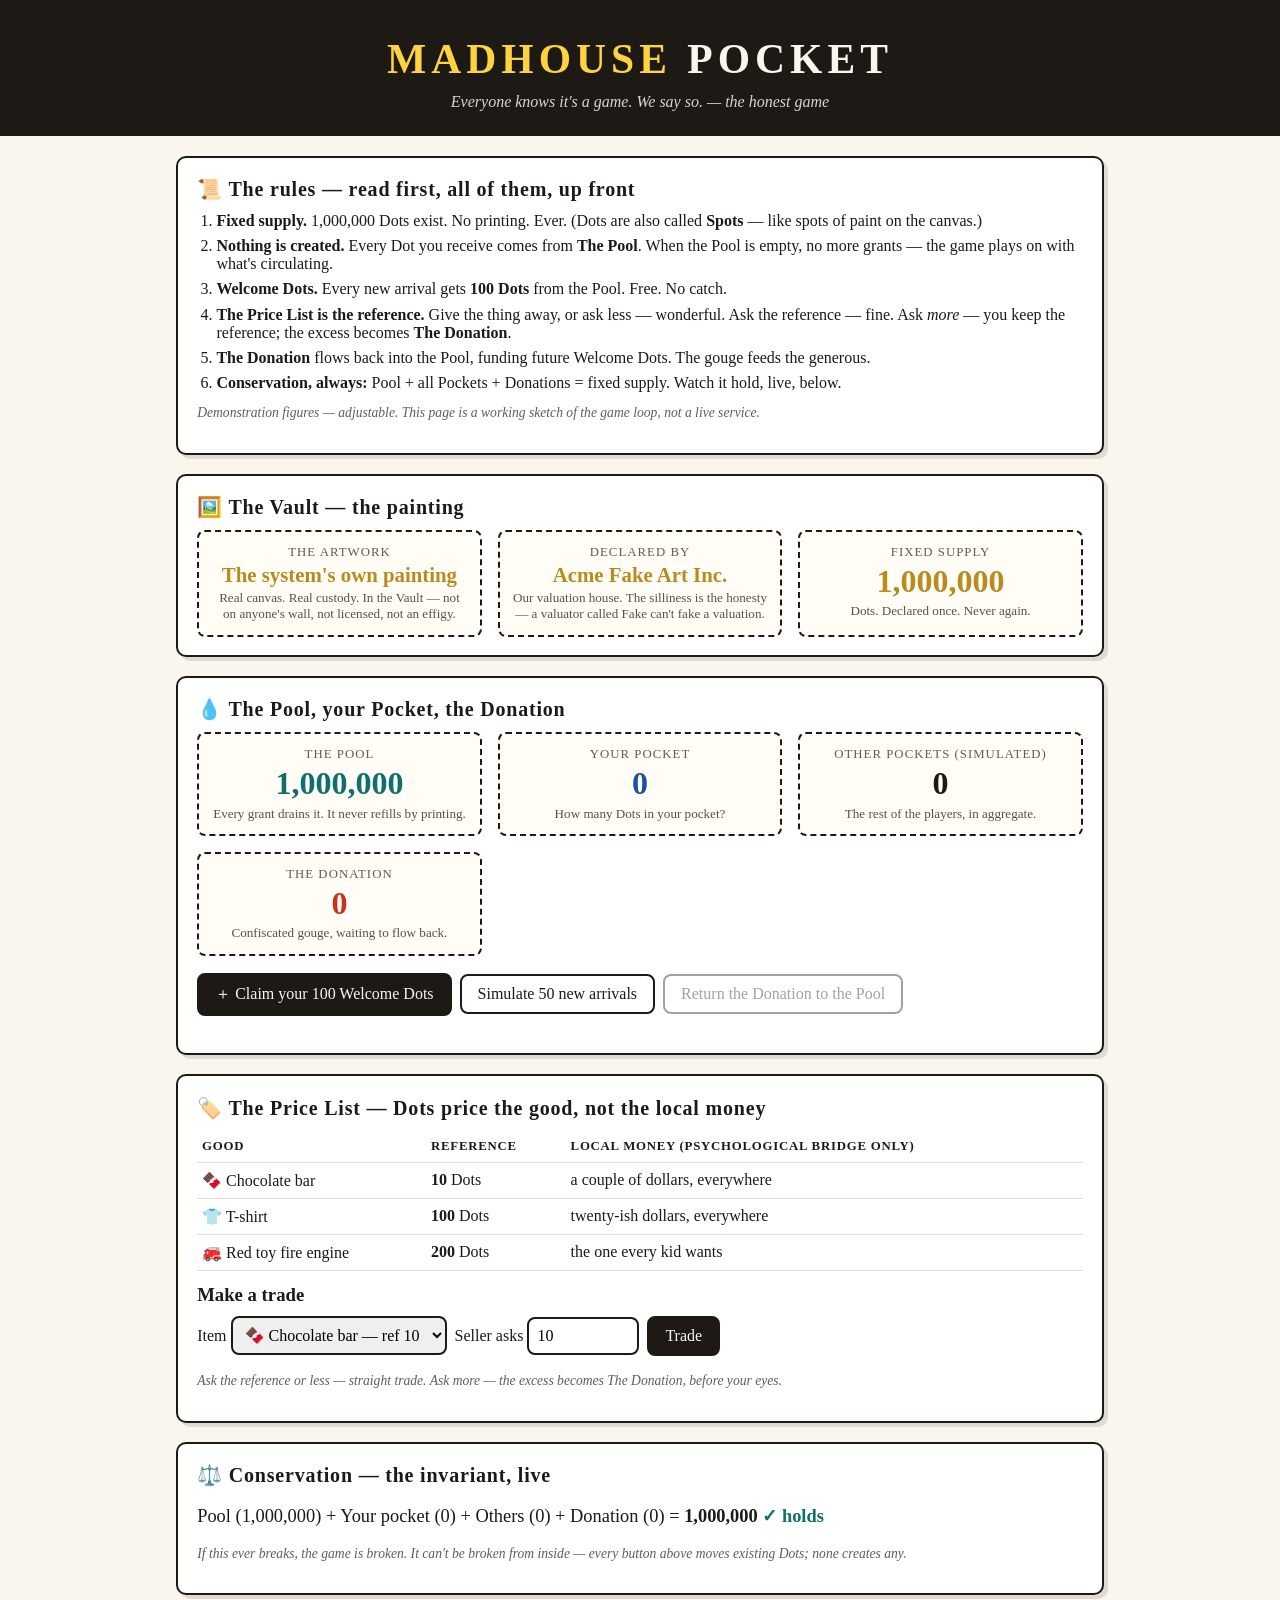
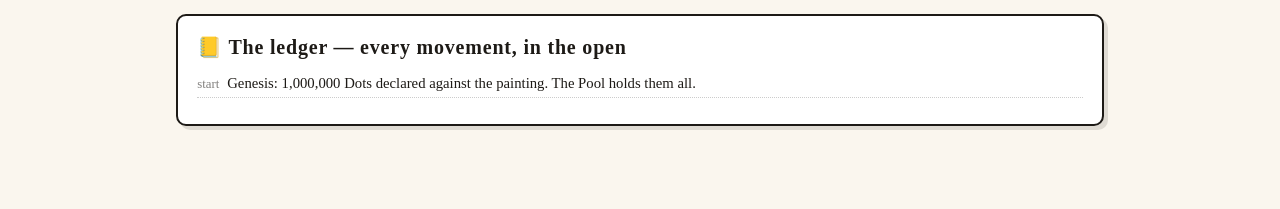
==== pocket.html @ 4885966a "MADHOUSE front end: join door + pocket" ====
<!DOCTYPE html>
<html lang="en">
<head>
<meta charset="utf-8">
<meta name="viewport" content="width=device-width, initial-scale=1">
<title>MADHOUSE Pocket — the honest game</title>
<style>
  :root { --ink:#1d1a16; --paper:#faf6ee; --red:#c8321e; --gold:#b98a1d; --teal:#0f6f6a; --blue:#1d4fa3; }
  * { box-sizing:border-box; }
  body { font-family: Georgia, 'Times New Roman', serif; background:var(--paper); color:var(--ink); margin:0; padding:0 0 4rem; }
  header { background:var(--ink); color:var(--paper); padding:2.2rem 1.2rem 1.6rem; text-align:center; }
  header h1 { font-size:2.6rem; letter-spacing:.12em; margin:0; }
  header h1 .mad { color:#ffd23f; }
  header p.sub { font-style:italic; opacity:.85; margin:.6rem 0 0; }
  main { max-width:960px; margin:0 auto; padding:0 1rem; }
  section.card { background:#fff; border:2px solid var(--ink); border-radius:10px; margin:1.2rem 0; padding:1.1rem 1.2rem; box-shadow:4px 4px 0 rgba(29,26,22,.12); }
  section.card h2 { margin:.1rem 0 .7rem; font-size:1.25rem; letter-spacing:.04em; }
  .rules ol { margin:.4rem 0 .4rem 1.2rem; padding:0; }
  .rules li { margin:.45rem 0; }
  .grid { display:grid; grid-template-columns:repeat(auto-fit,minmax(210px,1fr)); gap:1rem; }
  .stat { border:2px dashed var(--ink); border-radius:8px; padding:.8rem; text-align:center; background:#fffdf6; }
  .stat .label { font-size:.8rem; text-transform:uppercase; letter-spacing:.08em; opacity:.7; }
  .stat .big { font-size:2rem; font-weight:bold; margin:.2rem 0; font-variant-numeric:tabular-nums; }
  .stat .note { font-size:.82rem; opacity:.75; }
  .pool .big { color:var(--teal); } .pocket .big { color:var(--blue); }
  .donation .big { color:var(--red); } .vault .big { color:var(--gold); }
  button { font-family:inherit; font-size:1rem; background:var(--ink); color:var(--paper); border:2px solid var(--ink); border-radius:8px; padding:.55rem 1rem; cursor:pointer; margin:.25rem .25rem .25rem 0; }
  button:hover { background:#3a342c; }
  button:disabled { opacity:.4; cursor:not-allowed; }
  button.ghost { background:transparent; color:var(--ink); }
  input[type=number], select { font-family:inherit; font-size:1rem; padding:.5rem; border:2px solid var(--ink); border-radius:8px; margin:.25rem .25rem .25rem 0; }
  table.price { width:100%; border-collapse:collapse; margin:.5rem 0; }
  table.price th, table.price td { border-bottom:1px solid #ddd; padding:.5rem .3rem; text-align:left; }
  table.price th { font-size:.8rem; text-transform:uppercase; letter-spacing:.06em; }
  #ledger { list-style:none; margin:.5rem 0; padding:0; max-height:220px; overflow:auto; font-size:.92rem; }
  #ledger li { border-bottom:1px dotted #ccc; padding:.3rem 0; }
  #ledger li .t { opacity:.55; font-size:.8rem; margin-right:.5rem; }
  .ok { color:var(--teal); font-weight:bold; } .bad { color:var(--red); font-weight:bold; }
  .fine { font-size:.85rem; opacity:.7; font-style:italic; }
  .flash { animation:flash 1.2s ease; }
  @keyframes flash { 0% { background:#ffe9a8; } 100% { background:transparent; } }
</style>
</head>
<body>
<header>
  <h1><span class="mad">MADHOUSE</span> POCKET</h1>
  <p class="sub">Everyone knows it's a game. We say so. — the honest game</p>
</header>
<main>

  <section class="card rules">
    <h2>📜 The rules — read first, all of them, up front</h2>
    <ol>
      <li><b>Fixed supply.</b> <span id="ruleSupply">1,000,000</span> Dots exist. No printing. Ever. (Dots are also called <b>Spots</b> — like spots of paint on the canvas.)</li>
      <li><b>Nothing is created.</b> Every Dot you receive comes from <b>The Pool</b>. When the Pool is empty, no more grants — the game plays on with what's circulating.</li>
      <li><b>Welcome Dots.</b> Every new arrival gets <b>100 Dots</b> from the Pool. Free. No catch.</li>
      <li><b>The Price List is the reference.</b> Give the thing away, or ask less — wonderful. Ask the reference — fine. Ask <i>more</i> — you keep the reference; the excess becomes <b>The Donation</b>.</li>
      <li><b>The Donation</b> flows back into the Pool, funding future Welcome Dots. The gouge feeds the generous.</li>
      <li><b>Conservation, always:</b> Pool + all Pockets + Donations = fixed supply. Watch it hold, live, below.</li>
    </ol>
    <p class="fine">Demonstration figures — adjustable. This page is a working sketch of the game loop, not a live service.</p>
  </section>

  <section class="card vault">
    <h2>🖼️ The Vault — the painting</h2>
    <div class="grid">
      <div class="stat vault"><div class="label">The artwork</div><div class="big" style="font-size:1.3rem">The system's own painting</div><div class="note">Real canvas. Real custody. In the Vault — not on anyone's wall, not licensed, not an effigy.</div></div>
      <div class="stat vault"><div class="label">Declared by</div><div class="big" style="font-size:1.3rem">Acme Fake Art Inc.</div><div class="note">Our valuation house. The silliness is the honesty — a valuator called Fake can't fake a valuation.</div></div>
      <div class="stat vault"><div class="label">Fixed supply</div><div class="big" id="vaultSupply">1,000,000</div><div class="note">Dots. Declared once. Never again.</div></div>
    </div>
  </section>

  <section class="card">
    <h2>💧 The Pool, your Pocket, the Donation</h2>
    <div class="grid">
      <div class="stat pool"><div class="label">The Pool</div><div class="big" id="poolN">1,000,000</div><div class="note">Every grant drains it. It never refills by printing.</div></div>
      <div class="stat pocket"><div class="label">Your Pocket</div><div class="big" id="pocketN">0</div><div class="note">How many Dots in your pocket?</div></div>
      <div class="stat"><div class="label">Other pockets (simulated)</div><div class="big" id="othersN">0</div><div class="note">The rest of the players, in aggregate.</div></div>
      <div class="stat donation"><div class="label">The Donation</div><div class="big" id="donN">0</div><div class="note">Confiscated gouge, waiting to flow back.</div></div>
    </div>
    <p style="margin-top:.8rem">
      <button id="welcomeBtn">＋ Claim your 100 Welcome Dots</button>
      <button id="arrivalsBtn" class="ghost">Simulate 50 new arrivals</button>
      <button id="returnBtn" class="ghost">Return the Donation to the Pool</button>
    </p>
    <p class="fine" id="poolNote"></p>
  </section>

  <section class="card">
    <h2>🏷️ The Price List — Dots price the good, not the local money</h2>
    <table class="price">
      <tr><th>Good</th><th>Reference</th><th>Local money (psychological bridge only)</th></tr>
      <tr><td>🍫 Chocolate bar</td><td><b>10</b> Dots</td><td>a couple of dollars, everywhere</td></tr>
      <tr><td>👕 T-shirt</td><td><b>100</b> Dots</td><td>twenty-ish dollars, everywhere</td></tr>
      <tr><td>🚒 Red toy fire engine</td><td><b>200</b> Dots</td><td>the one every kid wants</td></tr>
    </table>
    <h3 style="margin:.8rem 0 .4rem">Make a trade</h3>
    <label>Item
      <select id="itemSel">
        <option value="10">🍫 Chocolate bar — ref 10</option>
        <option value="100">👕 T-shirt — ref 100</option>
        <option value="200">🚒 Fire engine — ref 200</option>
      </select>
    </label>
    <label>Seller asks <input type="number" id="askN" min="0" value="10" style="width:7rem"></label>
    <button id="buyBtn">Trade</button>
    <p class="fine" id="tradeNote">Ask the reference or less — straight trade. Ask more — the excess becomes The Donation, before your eyes.</p>
  </section>

  <section class="card">
    <h2>⚖️ Conservation — the invariant, live</h2>
    <p style="font-size:1.15rem">Pool (<span id="cPool">1,000,000</span>) + Your pocket (<span id="cPocket">0</span>) + Others (<span id="cOthers">0</span>) + Donation (<span id="cDon">0</span>) = <b id="cTotal">1,000,000</b> <span id="cCheck" class="ok">✓ holds</span></p>
    <p class="fine">If this ever breaks, the game is broken. It can't be broken from inside — every button above moves existing Dots; none creates any.</p>
  </section>

  <section class="card">
    <h2>📒 The ledger — every movement, in the open</h2>
    <ul id="ledger"><li><span class="t">start</span>Genesis: 1,000,000 Dots declared against the painting. The Pool holds them all.</li></ul>
  </section>

</main>
<script>
(function(){
  "use strict";
  var SUPPLY = 1000000, WELCOME = 100;
  var S = { pool: SUPPLY, pocket: 0, others: 0, donated: 0, welcomed: false };
  function $(id){ return document.getElementById(id); }
  function fmt(n){ return n.toLocaleString('en-US'); }
  function log(msg){
    var li = document.createElement('li');
    var t = new Date().toLocaleTimeString();
    li.innerHTML = '<span class="t">'+t+'</span>' + msg;
    var L = $('ledger'); L.insertBefore(li, L.firstChild);
  }
  function render(flashId){
    $('poolN').textContent = fmt(S.pool);
    $('pocketN').textContent = fmt(S.pocket);
    $('othersN').textContent = fmt(S.others);
    $('donN').textContent = fmt(S.donated);
    $('cPool').textContent = fmt(S.pool);
    $('cPocket').textContent = fmt(S.pocket);
    $('cOthers').textContent = fmt(S.others);
    $('cDon').textContent = fmt(S.donated);
    var total = S.pool + S.pocket + S.others + S.donated;
    $('cTotal').textContent = fmt(total);
    var ok = (total === SUPPLY);
    $('cCheck').textContent = ok ? '✓ holds' : '✗ BROKEN';
    $('cCheck').className = ok ? 'ok' : 'bad';
    $('welcomeBtn').disabled = S.welcomed || S.pool < WELCOME;
    $('returnBtn').disabled = S.donated <= 0;
    if (flashId){ var el = $(flashId); el.classList.remove('flash'); void el.offsetWidth; el.classList.add('flash'); }
  }
  $('welcomeBtn').addEventListener('click', function(){
    if (S.welcomed || S.pool < WELCOME) return;
    S.pool -= WELCOME; S.pocket += WELCOME; S.welcomed = true;
    log('Welcome: <b>100 Dots</b> moved from the Pool to your Pocket. Nothing created.');
    $('poolNote').textContent = 'The Pool drains with every arrival. It never refills by printing — only by the Donation flowing back.';
    render('pocketN');
  });
  $('arrivalsBtn').addEventListener('click', function(){
    var n = 0;
    for (var i=0;i<50 && S.pool>=WELCOME;i++){ S.pool-=WELCOME; S.others+=WELCOME; n++; }
    log('Arrival wave: <b>'+n+' newcomers</b> × 100 Welcome Dots = '+fmt(n*WELCOME)+' Dots left the Pool for other pockets.');
    if (S.pool < WELCOME) log('The Pool is nearly empty — from here, the game plays on with what circulates. No printing. Ever.');
    render('poolN');
  });
  $('returnBtn').addEventListener('click', function(){
    if (S.donated<=0) return;
    log('The Donation of <b>'+fmt(S.donated)+' Dots</b> flows back into the Pool — the gouge feeds future Welcome Dots.');
    S.pool += S.donated; S.donated = 0;
    render('poolN');
  });
  $('buyBtn').addEventListener('click', function(){
    var ref = parseInt($('itemSel').value,10);
    var ask = parseInt($('askN').value,10);
    var name = $('itemSel').selectedOptions[0].text.split(' — ')[0];
    if (!(ask>=0)) { $('tradeNote').textContent = 'The seller has to ask a real number.'; return; }
    if (ask > S.pocket) { $('tradeNote').textContent = 'Your pocket holds '+fmt(S.pocket)+' — you can\'t spend what you don\'t have. No debt in the Madhouse.'; return; }
    S.pocket -= ask;
    if (ask <= ref){
      S.others += ask;
      log('Trade: '+name+' for <b>'+fmt(ask)+' Dots</b> (ref '+ref+'). Straight trade — seller keeps it all.');
      $('tradeNote').textContent = 'Clean trade. '+(ask<ref?'You paid under the reference — generosity, the game\'s favorite move.':'Right on the reference.');
    } else {
      var excess = ask - ref;
      S.others += ref; S.donated += excess;
      log('Trade: '+name+' — seller asked <b>'+fmt(ask)+'</b> (ref '+ref+'). Seller keeps '+ref+'; <b class="bad" style="color:#c8321e">'+fmt(excess)+' Dots of gouge became The Donation.</b>');
      $('tradeNote').textContent = 'The gouge ('+fmt(excess)+' Dots) was taken and became The Donation. The seller kept the reference. Everyone saw it happen.';
    }
    render('donN');
  });
  render();
})();
</script>
</body>
</html>
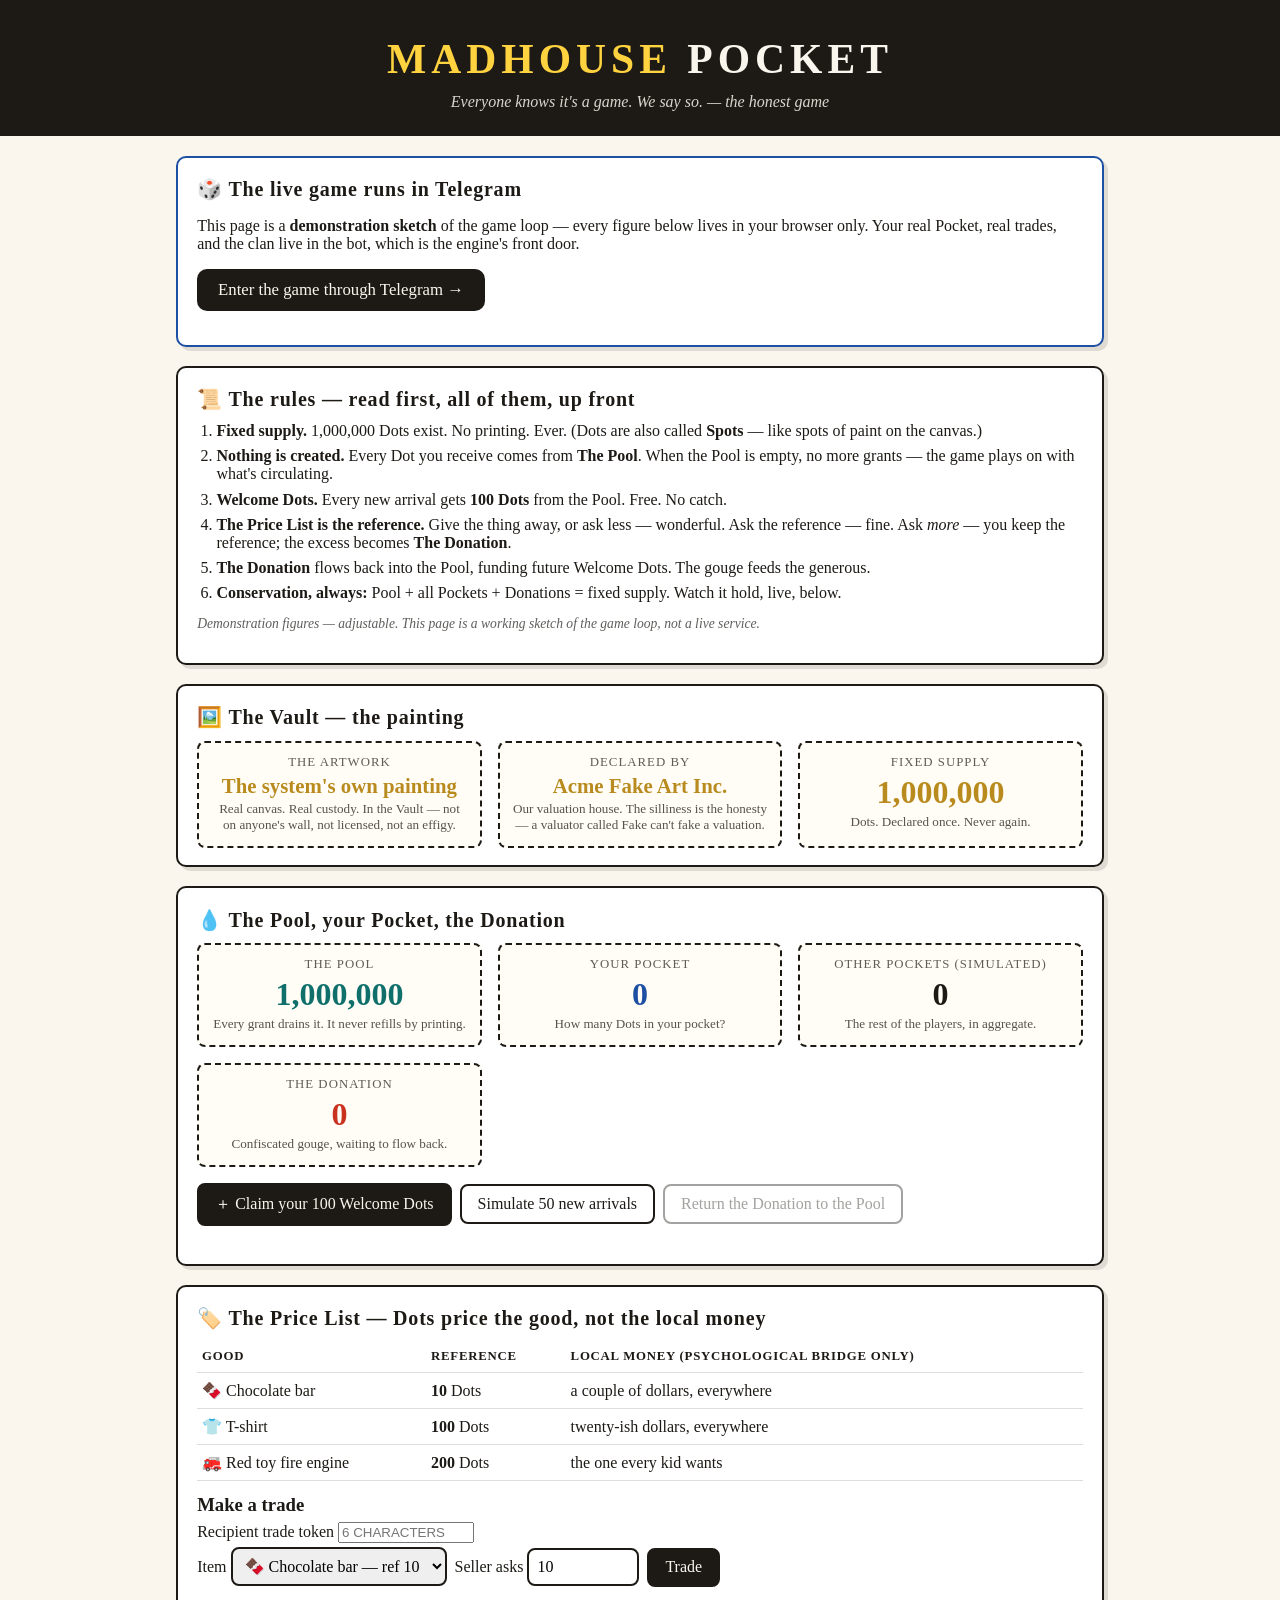
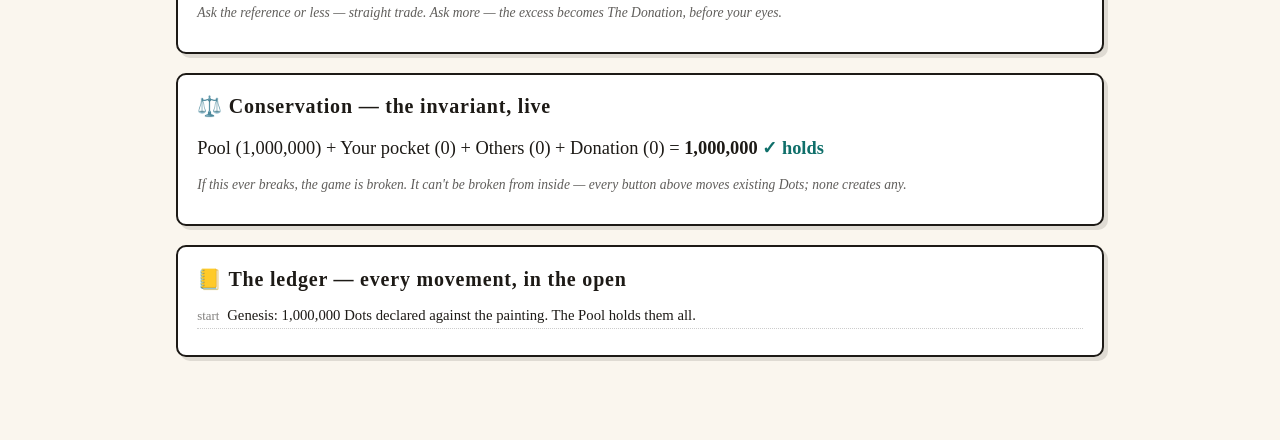
==== commit 17975881: "Front door: route play through the Telegram bot, token-only trade box, engine-ready config" ====
--- a/pocket.html
+++ b/pocket.html
@@ -48,6 +48,12 @@
 </header>
 <main>
 
+  <section class="card" style="border-color:#1d4fa3">
+    <h2>🎲 The live game runs in Telegram</h2>
+    <p>This page is a <b>demonstration sketch</b> of the game loop — every figure below lives in your browser only. Your real Pocket, real trades, and the clan live in the bot, which is the engine's front door.</p>
+    <p><a href="https://t.me/Zorbianbot?start=poster" style="display:inline-block;background:#1d1a16;color:#faf6ee;padding:.7rem 1.3rem;border-radius:10px;text-decoration:none;font-size:1.05rem">Enter the game through Telegram →</a></p>
+  </section>
+
   <section class="card rules">
     <h2>📜 The rules — read first, all of them, up front</h2>
     <ol>
@@ -95,6 +101,9 @@
       <tr><td>🚒 Red toy fire engine</td><td><b>200</b> Dots</td><td>the one every kid wants</td></tr>
     </table>
     <h3 style="margin:.8rem 0 .4rem">Make a trade</h3>
+    <label>Recipient trade token
+      <input id="tokenIn" maxlength="6" placeholder="6 characters" style="width:8.5rem;text-transform:uppercase" title="The recipient's unique 6-character trade token — trades resolve by token, never by name.">
+    </label><br>
     <label>Item
       <select id="itemSel">
         <option value="10">🍫 Chocolate bar — ref 10</option>
@@ -122,6 +131,12 @@
 <script>
 (function(){
   "use strict";
+  // Back end wiring — see README.md ("Cutover").
+  //   Phase A (default): ENGINE_API_URL = '' → bot-routing mode. The live game runs in
+  //     Telegram (@Zorbianbot); this page is a demonstration sketch. No engine calls.
+  //   Phase B: set ENGINE_API_URL to the public engine base URL (e.g. 'https://engine.example')
+  //     once the engine has a public HTTPS home — the page then talks to the engine directly.
+  var ENGINE_API_URL = '';
   var SUPPLY = 1000000, WELCOME = 100;
   var S = { pool: SUPPLY, pocket: 0, others: 0, donated: 0, welcomed: false };
   function $(id){ return document.getElementById(id); }
@@ -174,17 +189,24 @@
     var ref = parseInt($('itemSel').value,10);
     var ask = parseInt($('askN').value,10);
     var name = $('itemSel').selectedOptions[0].text.split(' — ')[0];
+    // Token-only rule: trades resolve by the recipient's unique 6-character token, never by name.
+    // Alphabet has no 0/O/1/I/L — every character is unambiguous.
+    var tok = ($('tokenIn').value || '').trim().toUpperCase();
+    if (!/^[ABCDEFGHJKMNPQRSTUVWXYZ23456789]{6}$/.test(tok)) {
+      $('tradeNote').textContent = 'Trades need the recipient\u2019s 6-character trade token — no names, ever. (Ask them for their token; it\u2019s on their /pocket card.)';
+      return;
+    }
     if (!(ask>=0)) { $('tradeNote').textContent = 'The seller has to ask a real number.'; return; }
     if (ask > S.pocket) { $('tradeNote').textContent = 'Your pocket holds '+fmt(S.pocket)+' — you can\'t spend what you don\'t have. No debt in the Madhouse.'; return; }
     S.pocket -= ask;
     if (ask <= ref){
       S.others += ask;
-      log('Trade: '+name+' for <b>'+fmt(ask)+' Dots</b> (ref '+ref+'). Straight trade — seller keeps it all.');
-      $('tradeNote').textContent = 'Clean trade. '+(ask<ref?'You paid under the reference — generosity, the game\'s favorite move.':'Right on the reference.');
+      log('Trade: '+name+' → token <b>'+tok+'</b> for <b>'+fmt(ask)+' Dots</b> (ref '+ref+'). Straight trade — seller keeps it all.');
+      $('tradeNote').textContent = 'Clean trade to token '+tok+'. '+(ask<ref?'You paid under the reference — generosity, the game\'s favorite move.':'Right on the reference.');
     } else {
       var excess = ask - ref;
       S.others += ref; S.donated += excess;
-      log('Trade: '+name+' — seller asked <b>'+fmt(ask)+'</b> (ref '+ref+'). Seller keeps '+ref+'; <b class="bad" style="color:#c8321e">'+fmt(excess)+' Dots of gouge became The Donation.</b>');
+      log('Trade: '+name+' → token <b>'+tok+'</b> — seller asked <b>'+fmt(ask)+'</b> (ref '+ref+'). Seller keeps '+ref+'; <b class="bad" style="color:#c8321e">'+fmt(excess)+' Dots of gouge became The Donation.</b>');
       $('tradeNote').textContent = 'The gouge ('+fmt(excess)+' Dots) was taken and became The Donation. The seller kept the reference. Everyone saw it happen.';
     }
     render('donN');
